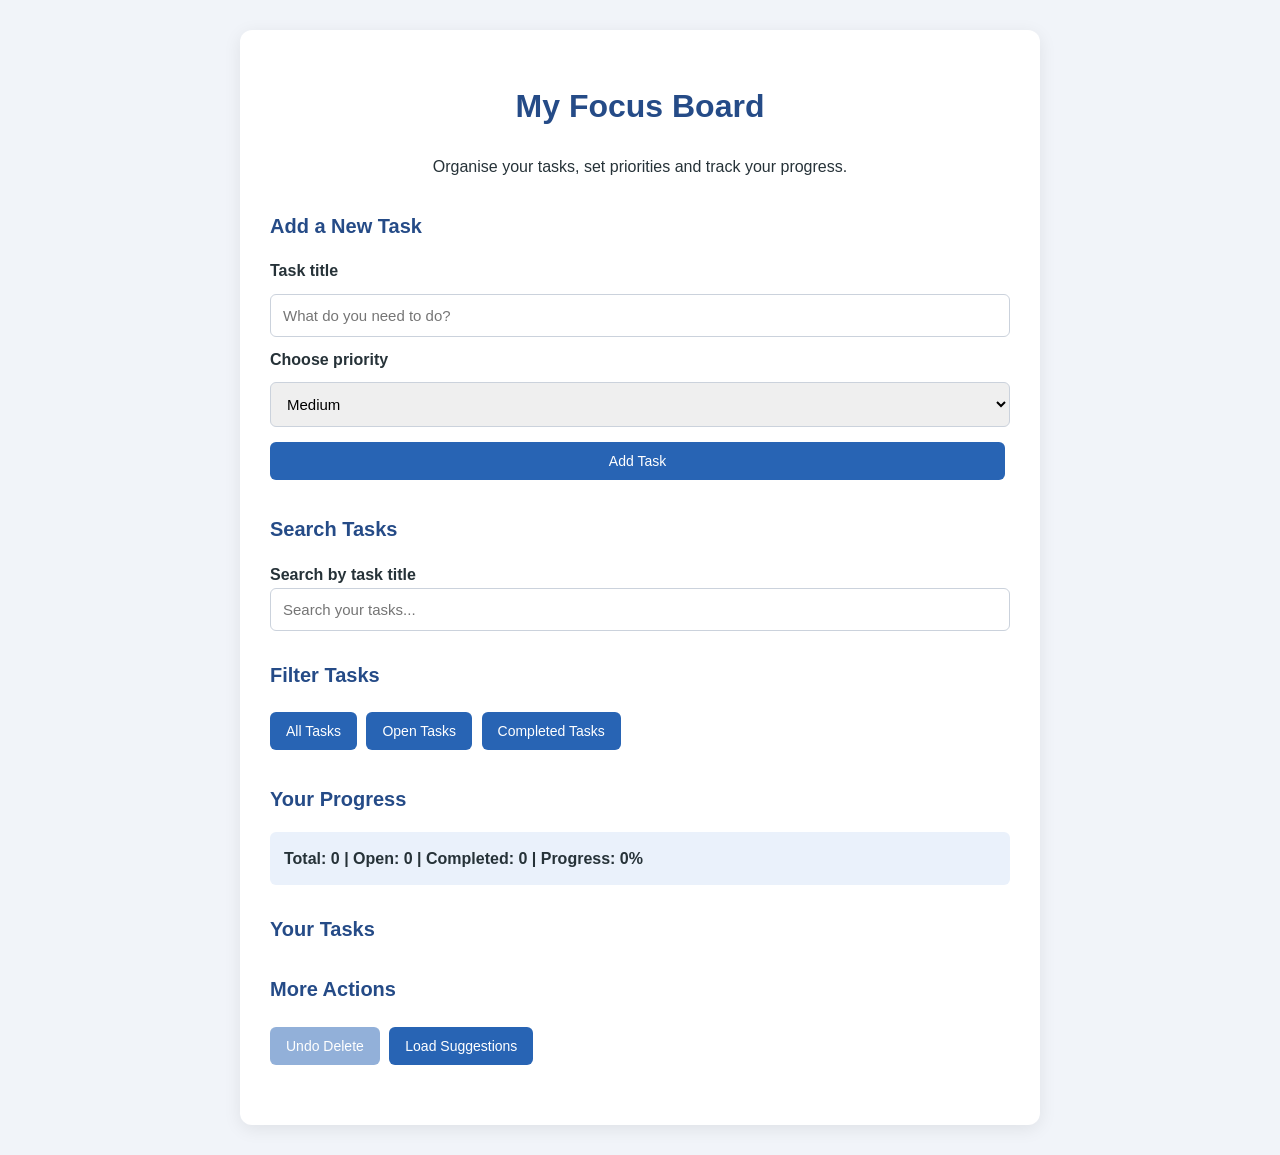
==== index.html @ 2091913f "Complete JavaScript Focus Board project" ====
<!DOCTYPE html>
<html lang="en">
<head>
  <meta charset="UTF-8">
  <meta name="viewport" content="width=device-width, initial-scale=1.0">

  <title>My Focus Board</title>

  <link rel="stylesheet" href="styles.css">
</head>

<body>

  <main class="container">

    <header>
      <h1>My Focus Board</h1>
      <p>Organise your tasks, set priorities and track your progress.</p>
    </header>

    <section aria-labelledby="add-heading">
      <h2 id="add-heading">Add a New Task</h2>

      <form id="task-form">

        <label for="task-input">Task title</label>
        <input
          type="text"
          id="task-input"
          placeholder="What do you need to do?"
          maxlength="80"
          required
        >

        <label for="task-priority">Choose priority</label>
        <select id="task-priority">
          <option value="Low">Low</option>
          <option value="Medium" selected>Medium</option>
          <option value="High">High</option>
        </select>

        <button type="submit">Add Task</button>

      </form>

      <p id="app-message" role="status" aria-live="polite"></p>
    </section>

    <section aria-labelledby="search-heading">
      <h2 id="search-heading">Search Tasks</h2>

      <label for="task-search">Search by task title</label>
      <input
        type="search"
        id="task-search"
        placeholder="Search your tasks..."
      >
    </section>

    <section aria-labelledby="filter-heading">
      <h2 id="filter-heading">Filter Tasks</h2>

      <button type="button" data-filter="all">All Tasks</button>
      <button type="button" data-filter="open">Open Tasks</button>
      <button type="button" data-filter="completed">Completed Tasks</button>
    </section>

    <section aria-labelledby="progress-heading">
      <h2 id="progress-heading">Your Progress</h2>

      <p id="task-stats">
        Total: 0 | Open: 0 | Completed: 0 | Progress: 0%
      </p>
    </section>

    <section aria-labelledby="tasks-heading">
      <h2 id="tasks-heading">Your Tasks</h2>

      <ul id="task-list">
      </ul>
    </section>

    <section aria-labelledby="actions-heading">
      <h2 id="actions-heading">More Actions</h2>

      <button type="button" id="undo-delete" disabled>
        Undo Delete
      </button>

      <button type="button" id="load-suggestions">
        Load Suggestions
      </button>
    </section>

  </main>

  <script type="module" src="src/app.js"></script>

</body>
</html>
---- styles.css ----
* {
  box-sizing: border-box;
}

body {
  margin: 0;
  padding: 30px 16px;
  font-family: Arial, sans-serif;
  background: #f1f4f9;
  color: #263238;
  line-height: 1.6;
}

.container {
  max-width: 800px;
  margin: 0 auto;
  padding: 30px;
  background: #ffffff;
  border-radius: 12px;
  box-shadow: 0 4px 18px rgba(0, 0, 0, 0.08);
}

header {
  text-align: center;
  margin-bottom: 30px;
}

h1 {
  color: #254b87;
  font-size: 32px;
}

h2 {
  margin-top: 28px;
  color: #254b87;
  font-size: 20px;
}

section {
  margin-bottom: 25px;
}

form {
  display: grid;
  gap: 10px;
}

label {
  font-weight: bold;
}

input,
select {
  width: 100%;
  padding: 12px;
  border: 1px solid #cbd2dc;
  border-radius: 6px;
  font-size: 15px;
}

button {
  margin: 5px 5px 5px 0;
  padding: 11px 16px;
  border: none;
  border-radius: 6px;
  background: #2864b4;
  color: white;
  font-size: 14px;
  cursor: pointer;
}

button:hover {
  background: #17477f;
}

button:focus-visible,
input:focus-visible,
select:focus-visible {
  outline: 3px solid #f0ad4e;
  outline-offset: 2px;
}

button:disabled {
  opacity: 0.5;
  cursor: not-allowed;
}

#app-message {
  color: #254b87;
  font-weight: bold;
}

#task-stats {
  padding: 14px;
  background: #eaf1fb;
  border-radius: 6px;
  font-weight: bold;
}

#task-list {
  padding: 0;
  list-style: none;
}

#task-list li {
  display: flex;
  flex-wrap: wrap;
  align-items: center;
  gap: 8px;
  margin-bottom: 12px;
  padding: 14px;
  background: #f1f4f9;
  border-radius: 8px;
}

#task-list li span:first-child {
  flex: 1;
  min-width: 130px;
  overflow-wrap: anywhere;
}

@media (max-width: 600px) {
  body {
    padding: 12px;
  }

  .container {
    padding: 18px;
  }

  h1 {
    font-size: 25px;
  }

  #task-list li {
    align-items: flex-start;
  }
}
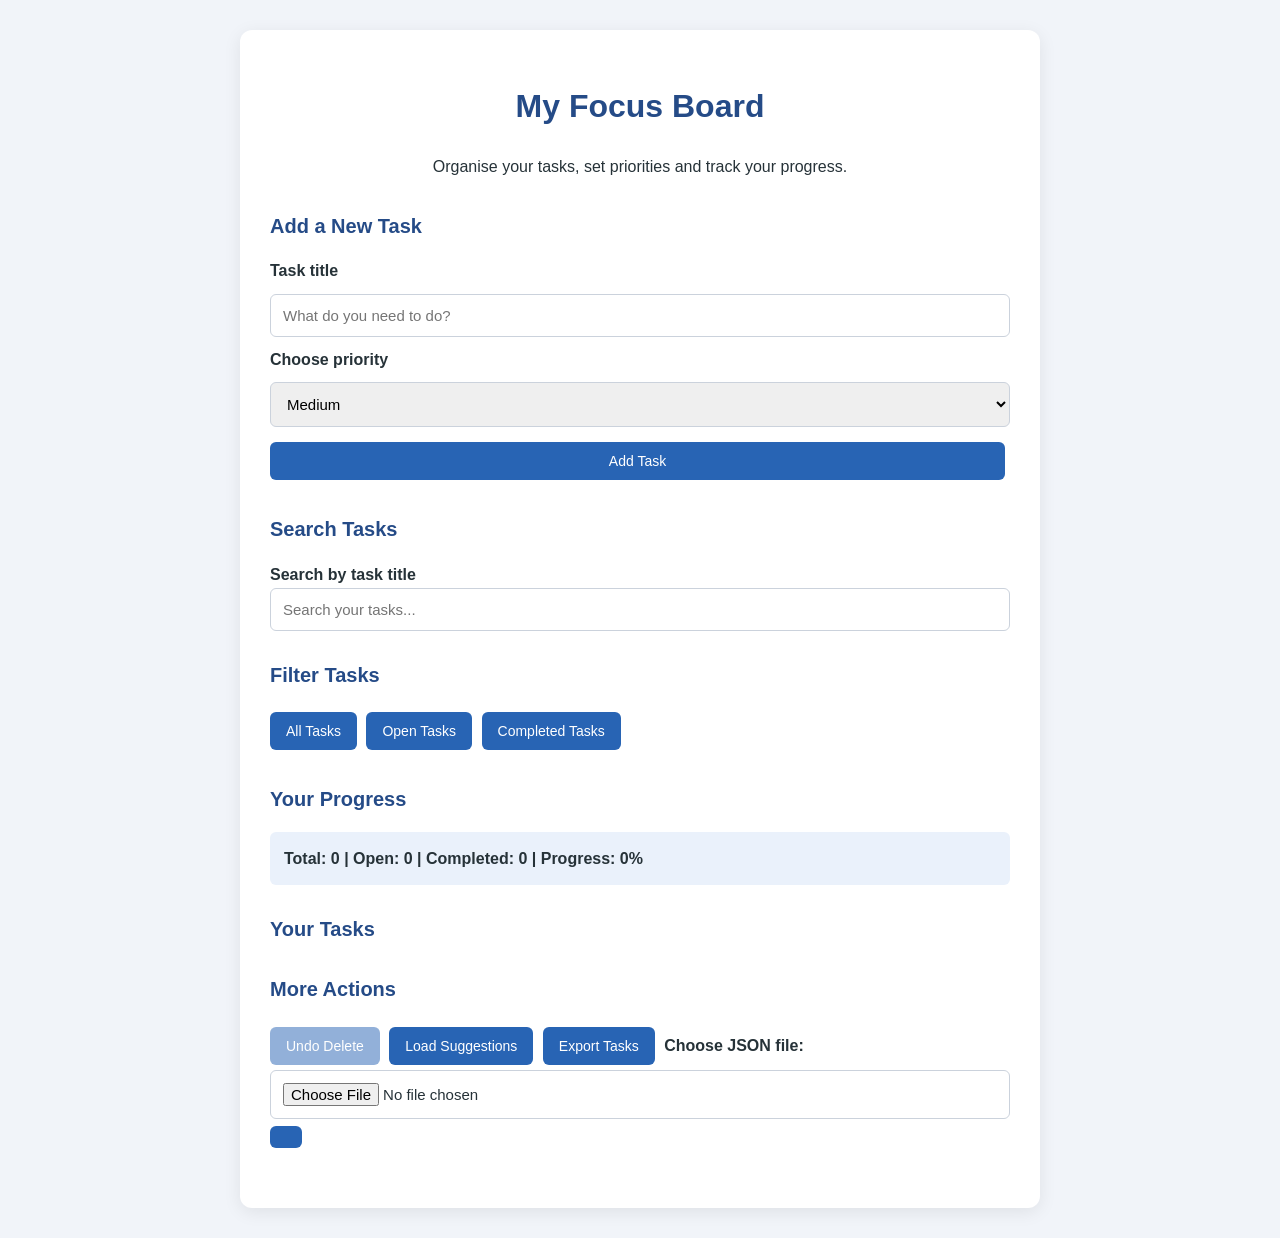
==== commit a6615301: "Complete Focus Board import and export features" ====
--- a/index.html
+++ b/index.html
@@ -90,6 +90,24 @@
       <button type="button" id="load-suggestions">
         Load Suggestions
       </button>
+      <button type="button" id="export-tasks">
+  Export Tasks
+</button>
+
+<label for="import-file">Choose JSON file:</label>
+
+<input
+  type="file"
+  id="import-file"
+  accept=".json,application/json"
+>
+
+<button type="button" id="import-tasks">
+</button>
+
+</button>
+</button>
+
     </section>
 
   </main>
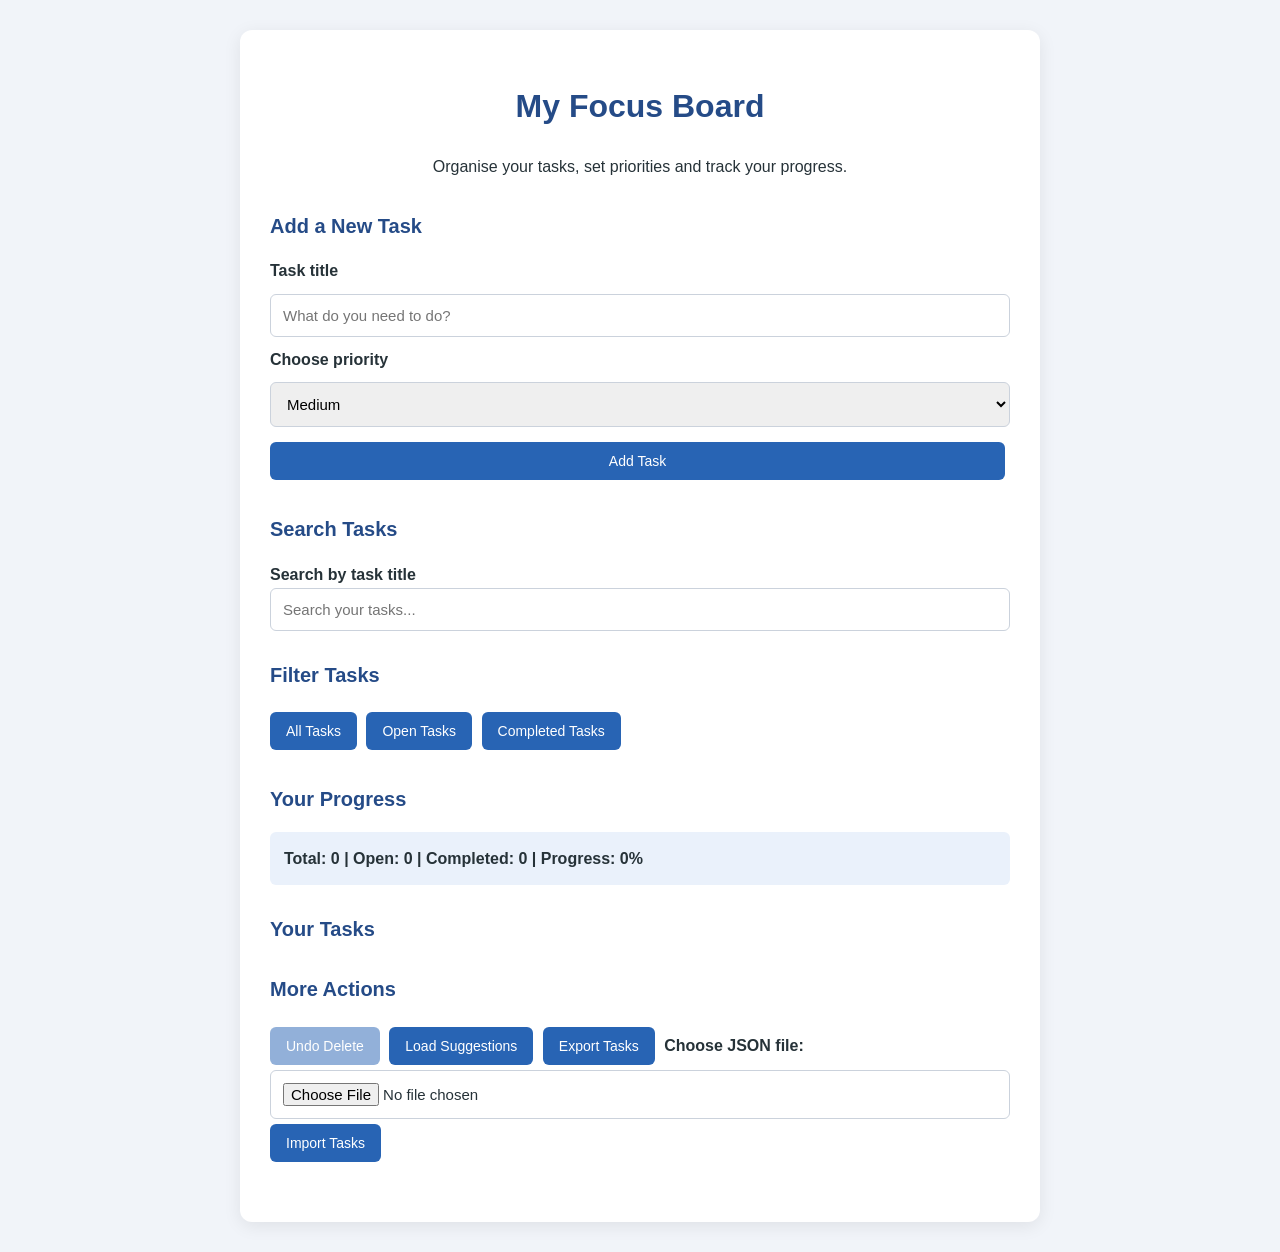
==== commit e82b28f2: "Fix Import Tasks button" ====
--- a/index.html
+++ b/index.html
@@ -103,16 +103,15 @@
 >
 
 <button type="button" id="import-tasks">
-</button>
-
-</button>
+  Import Tasks
 </button>
 
     </section>
 
   </main>
 
-  <script type="module" src="src/app.js"></script>
+  <script type="module" src="./src/app.js"></script>
+
 
 </body>
 </html>
